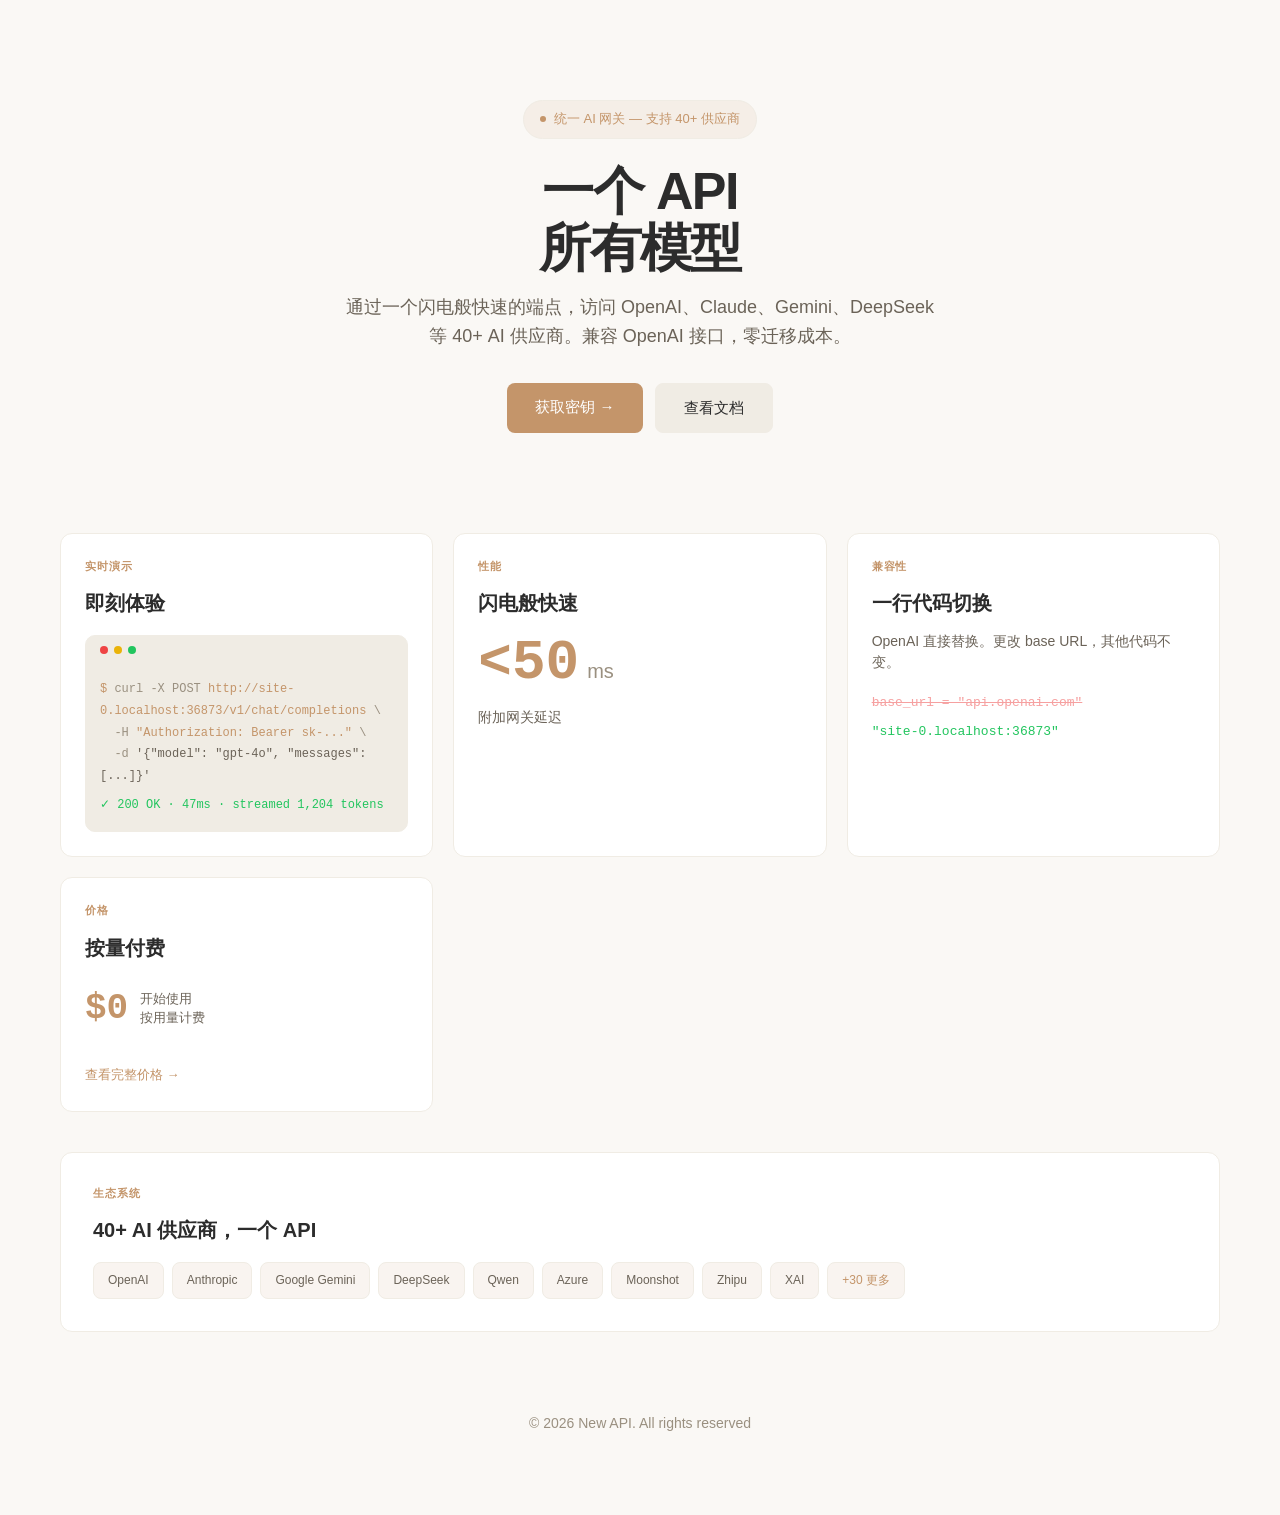
==== custom-homepage/index.html @ 5e979b97 "docs: add VPS deployment guide with nginx custom homepage setup Co-Authored-By: Claude Sonnet 4.6 (1" ====
<!DOCTYPE html>
<html lang="zh">
<head>
    <meta charset="UTF-8">
    <meta name="viewport" content="width=device-width, initial-scale=1.0">
    <title>New API - 统一的 AI 模型聚合与分发网关</title>
    <meta name="description" content="统一的 AI 模型聚合与分发网关，支持将各类大语言模型跨格式转换为 OpenAI、Claude、Gemini 兼容接口">
    <link rel="stylesheet" href="style.css">
</head>
<body>
    <div class="container">
        <!-- Hero Section -->
        <section class="hero">
            <div class="badge">
                <span class="badge-dot"></span>
                统一 AI 网关 — 支持 40+ 供应商
            </div>
            <h1 class="hero-title">
                一个 API<br>所有模型
            </h1>
            <p class="hero-subtitle">
                通过一个闪电般快速的端点，访问 OpenAI、Claude、Gemini、DeepSeek 等 40+ AI 供应商。兼容 OpenAI 接口，零迁移成本。
            </p>
            <div class="hero-buttons">
                <a href="/console" class="btn btn-primary">获取密钥 →</a>
                <a href="/docs" class="btn btn-secondary">查看文档</a>
            </div>
        </section>

        <!-- Features Grid -->
        <section class="features">
            <div class="feature-card">
                <div class="feature-label">实时演示</div>
                <h3 class="feature-title">即刻体验</h3>
                <div class="terminal">
                    <div class="terminal-header">
                        <span class="terminal-dot red"></span>
                        <span class="terminal-dot yellow"></span>
                        <span class="terminal-dot green"></span>
                    </div>
                    <div class="terminal-body">
                        <div><span class="prompt">$</span> <span class="cmd">curl -X POST</span> <span class="url"><script>document.write(window.location.origin)</script>/v1/chat/completions</span> \</div>
                        <div>&nbsp;&nbsp;<span class="cmd">-H</span> <span class="string">"Authorization: Bearer sk-..."</span> \</div>
                        <div>&nbsp;&nbsp;<span class="cmd">-d</span> <span class="json">'{"model": "gpt-4o", "messages": [...]}'</span></div>
                        <div class="success">✓ 200 OK · 47ms · streamed 1,204 tokens</div>
                    </div>
                </div>
            </div>

            <div class="feature-card">
                <div class="feature-label">性能</div>
                <h3 class="feature-title">闪电般快速</h3>
                <div class="metric">
                    <span class="metric-value">&lt;50</span>
                    <span class="metric-unit">ms</span>
                </div>
                <p class="feature-desc">附加网关延迟</p>
            </div>

            <div class="feature-card">
                <div class="feature-label">兼容性</div>
                <h3 class="feature-title">一行代码切换</h3>
                <p class="feature-desc">OpenAI 直接替换。更改 base URL，其他代码不变。</p>
                <div class="code-example">
                    <div class="code-line old">base_url = "api.openai.com"</div>
                    <div class="code-line new"><script>document.write('"' + window.location.host + '"')</script></div>
                </div>
            </div>

            <div class="feature-card">
                <div class="feature-label">价格</div>
                <h3 class="feature-title">按量付费</h3>
                <div class="price">
                    <span class="price-value">$0</span>
                    <span class="price-desc">开始使用<br>按用量计费</span>
                </div>
                <a href="/pricing" class="feature-link">查看完整价格 →</a>
            </div>
        </section>

        <!-- Providers -->
        <section class="providers">
            <div class="feature-label">生态系统</div>
            <h3 class="feature-title">40+ AI 供应商，一个 API</h3>
            <div class="provider-list">
                <span class="provider-tag">OpenAI</span>
                <span class="provider-tag">Anthropic</span>
                <span class="provider-tag">Google Gemini</span>
                <span class="provider-tag">DeepSeek</span>
                <span class="provider-tag">Qwen</span>
                <span class="provider-tag">Azure</span>
                <span class="provider-tag">Moonshot</span>
                <span class="provider-tag">Zhipu</span>
                <span class="provider-tag">XAI</span>
                <span class="provider-tag more">+30 更多</span>
            </div>
        </section>

        <!-- Footer -->
        <footer class="footer">
            <p>© 2026 New API. All rights reserved</p>
        </footer>
    </div>
</body>
</html>
---- custom-homepage/style.css ----
/* derouter.ai 风格配色 */
:root {
    --bg-primary: #faf8f5;
    --bg-card: #ffffff;
    --bg-code: #f0ece4;
    --accent: #c4956a;
    --accent-light: rgba(196, 149, 106, 0.1);
    --text-primary: #2c2c2c;
    --text-muted: #6b6358;
    --text-dim: #9a9080;
    --border: #f0ece4;
}

* {
    margin: 0;
    padding: 0;
    box-sizing: border-box;
}

body {
    font-family: -apple-system, BlinkMacSystemFont, 'Segoe UI', 'Helvetica Neue', Arial, sans-serif;
    background: var(--bg-primary);
    color: var(--text-primary);
    line-height: 1.6;
}

.container {
    max-width: 1200px;
    margin: 0 auto;
    padding: 40px 20px;
}

/* Hero Section */
.hero {
    text-align: center;
    padding: 60px 20px;
}

.badge {
    display: inline-flex;
    align-items: center;
    gap: 8px;
    padding: 8px 16px;
    border-radius: 100px;
    border: 1px solid var(--border);
    background: var(--accent-light);
    font-size: 13px;
    color: var(--accent);
    font-weight: 500;
    margin-bottom: 24px;
}

.badge-dot {
    width: 6px;
    height: 6px;
    border-radius: 50%;
    background: var(--accent);
}

.hero-title {
    font-size: 52px;
    font-weight: 800;
    line-height: 1.1;
    letter-spacing: -0.03em;
    margin-bottom: 16px;
    color: var(--text-primary);
}

.hero-subtitle {
    font-size: 18px;
    color: var(--text-muted);
    max-width: 600px;
    margin: 0 auto 32px;
    line-height: 1.6;
}

.hero-buttons {
    display: flex;
    gap: 12px;
    justify-content: center;
    flex-wrap: wrap;
}

.btn {
    display: inline-block;
    padding: 12px 28px;
    border-radius: 8px;
    font-size: 15px;
    font-weight: 500;
    text-decoration: none;
    transition: all 0.3s;
}

.btn-primary {
    background: var(--accent);
    color: #fff;
    border: none;
}

.btn-primary:hover {
    opacity: 0.9;
    transform: translateY(-1px);
}

.btn-secondary {
    background: var(--bg-code);
    color: var(--text-primary);
    border: 1px solid var(--border);
}

.btn-secondary:hover {
    background: var(--bg-card);
}

/* Features Grid */
.features {
    display: grid;
    grid-template-columns: repeat(auto-fit, minmax(280px, 1fr));
    gap: 20px;
    margin: 40px 0;
}

.feature-card {
    background: var(--bg-card);
    border: 1px solid var(--border);
    border-radius: 12px;
    padding: 24px;
    transition: all 0.3s;
}

.feature-card:hover {
    box-shadow: 0 4px 12px rgba(196, 149, 106, 0.1);
}

.feature-label {
    font-size: 11px;
    font-weight: 600;
    text-transform: uppercase;
    letter-spacing: 0.08em;
    color: var(--accent);
    margin-bottom: 12px;
}

.feature-title {
    font-size: 20px;
    font-weight: 700;
    color: var(--text-primary);
    margin-bottom: 12px;
}

.feature-desc {
    font-size: 14px;
    color: var(--text-muted);
    line-height: 1.5;
}

/* Terminal */
.terminal {
    background: var(--bg-code);
    border: 1px solid var(--border);
    border-radius: 10px;
    margin-top: 16px;
    overflow: hidden;
}

.terminal-header {
    display: flex;
    gap: 6px;
    padding: 10px 14px;
    border-bottom: 1px solid var(--border);
}

.terminal-dot {
    width: 8px;
    height: 8px;
    border-radius: 50%;
}

.terminal-dot.red { background: #ef4444; }
.terminal-dot.yellow { background: #eab308; }
.terminal-dot.green { background: #22c55e; }

.terminal-body {
    padding: 14px;
    font-family: 'Courier New', monospace;
    font-size: 12px;
    line-height: 1.8;
    color: var(--text-dim);
}

.prompt { color: var(--accent); }
.cmd { color: var(--text-dim); }
.url { color: var(--accent); }
.string { color: var(--accent); }
.json { color: var(--text-muted); }
.success { color: #22c55e; margin-top: 8px; }

/* Metric */
.metric {
    display: flex;
    align-items: baseline;
    gap: 8px;
    margin: 16px 0;
}

.metric-value {
    font-family: 'Courier New', monospace;
    font-size: 56px;
    font-weight: 800;
    color: var(--accent);
    line-height: 1;
}

.metric-unit {
    font-size: 20px;
    color: var(--text-dim);
    font-weight: 500;
}

/* Code Example */
.code-example {
    font-family: 'Courier New', monospace;
    font-size: 13px;
    margin-top: 16px;
}

.code-line {
    padding: 4px 0;
}

.code-line.old {
    color: #ef4444;
    text-decoration: line-through;
    opacity: 0.5;
}

.code-line.new {
    color: #22c55e;
}

/* Price */
.price {
    display: flex;
    align-items: center;
    gap: 12px;
    margin: 16px 0;
}

.price-value {
    font-family: 'Courier New', monospace;
    font-size: 36px;
    font-weight: 800;
    color: var(--accent);
}

.price-desc {
    font-size: 13px;
    color: var(--text-muted);
    line-height: 1.5;
}

.feature-link {
    display: inline-flex;
    align-items: center;
    gap: 4px;
    margin-top: 12px;
    color: var(--accent);
    font-size: 13px;
    font-weight: 500;
    text-decoration: none;
}

.feature-link:hover {
    opacity: 0.8;
}

/* Providers */
.providers {
    background: var(--bg-card);
    border: 1px solid var(--border);
    border-radius: 12px;
    padding: 32px;
    margin: 40px 0;
}

.provider-list {
    display: flex;
    flex-wrap: wrap;
    gap: 8px;
    margin-top: 16px;
}

.provider-tag {
    display: inline-flex;
    align-items: center;
    padding: 8px 14px;
    border-radius: 8px;
    background: var(--accent-light);
    border: 1px solid var(--border);
    font-size: 12px;
    color: var(--text-muted);
    font-weight: 500;
}

.provider-tag.more {
    color: var(--accent);
}

/* Footer */
.footer {
    text-align: center;
    padding: 40px 20px;
    color: var(--text-dim);
    font-size: 14px;
}

/* Responsive */
@media (max-width: 768px) {
    .hero-title {
        font-size: 36px;
    }

    .hero-subtitle {
        font-size: 15px;
    }

    .features {
        grid-template-columns: 1fr;
    }

    .metric-value {
        font-size: 42px;
    }
}
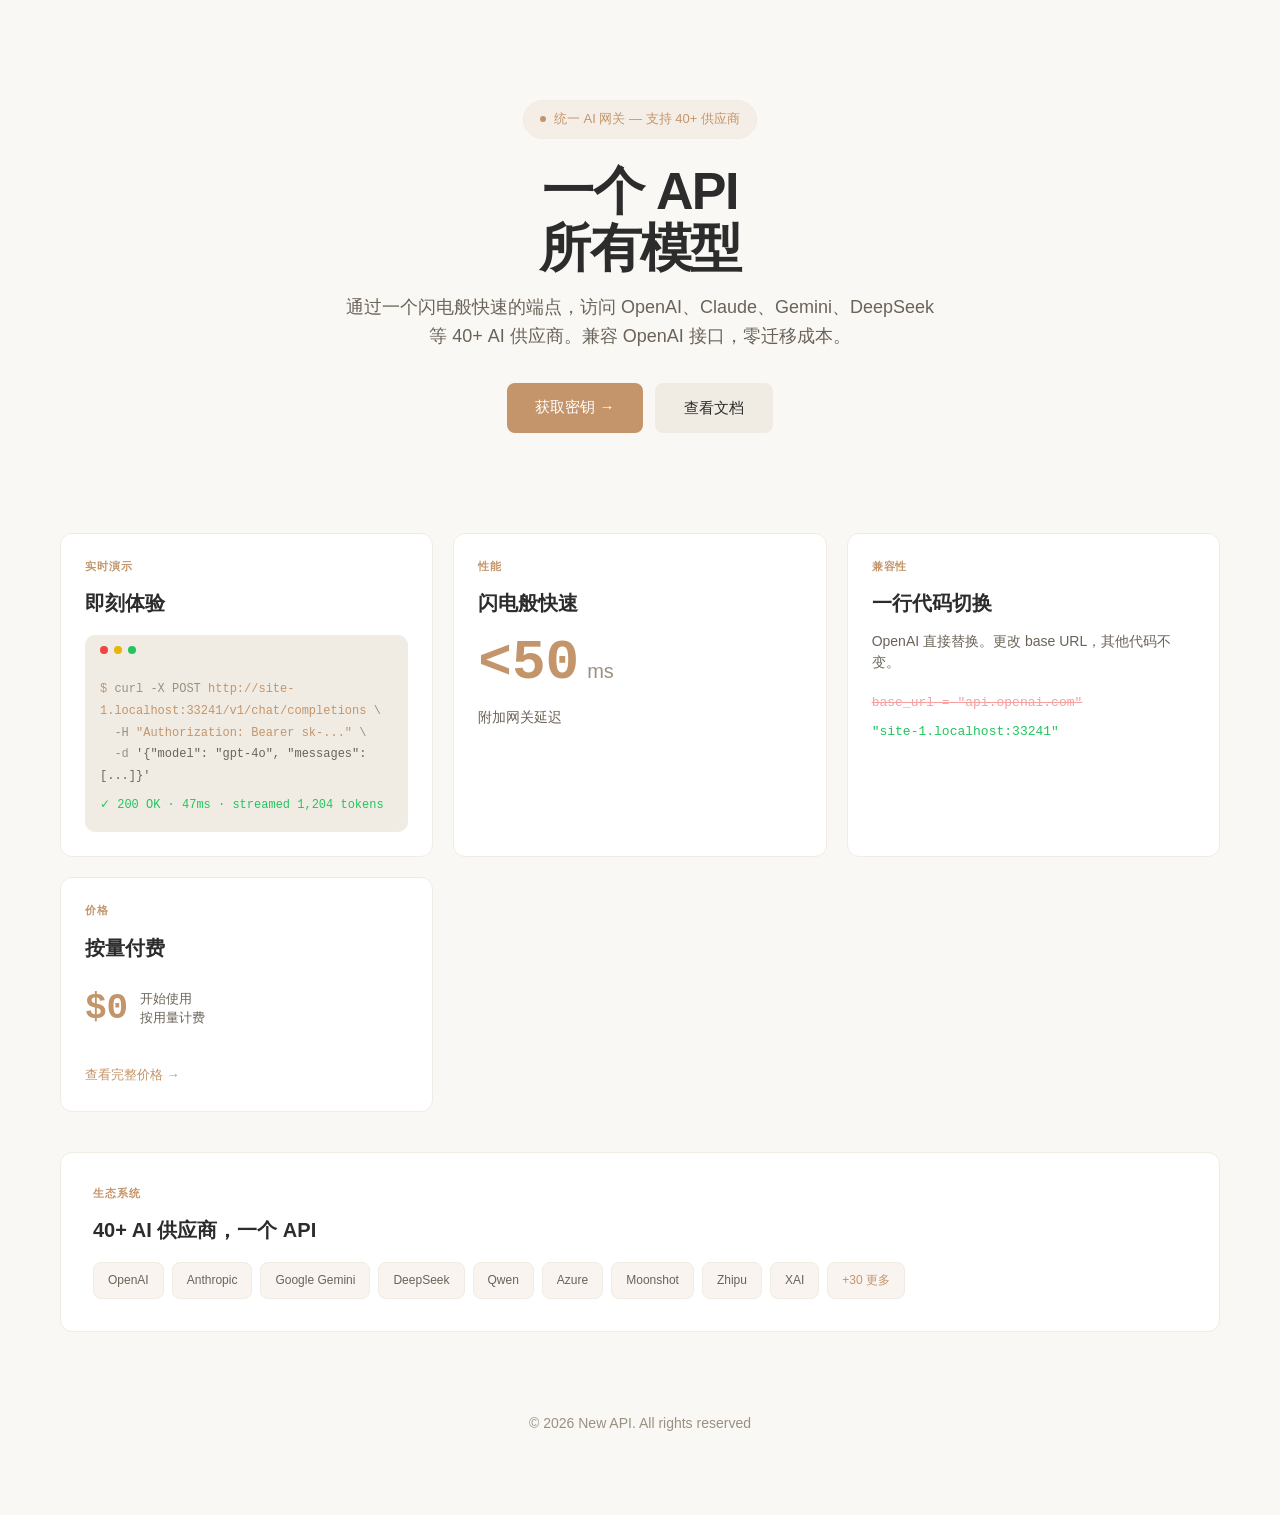
==== commit 7d75328e: "feat: upgrade nginx config for production deployment - Add HTTPS/SSL with Let's Encrypt certificates" ====
--- a/custom-homepage/index.html
+++ b/custom-homepage/index.html
@@ -101,5 +101,55 @@
             <p>© 2026 New API. All rights reserved</p>
         </footer>
     </div>
+    <!-- 公告弹窗 -->
+    <div id="notice-overlay" style="display:none;position:fixed;inset:0;z-index:9999;background:rgba(0,0,0,.45);backdrop-filter:blur(4px);justify-content:center;align-items:center;">
+        <div id="notice-box" style="background:#fff;border-radius:12px;max-width:560px;width:90%;max-height:80vh;box-shadow:0 20px 60px rgba(0,0,0,.2);overflow:hidden;animation:noticeIn .25s ease;">
+            <div style="display:flex;justify-content:space-between;align-items:center;padding:16px 24px;border-bottom:1px solid #f0f0f0;">
+                <span style="font-size:16px;font-weight:600;color:#1a1a1a;">📢 系统公告</span>
+                <button id="notice-close" style="background:none;border:none;font-size:20px;cursor:pointer;color:#999;padding:0 4px;line-height:1;">&times;</button>
+            </div>
+            <div id="notice-body" style="padding:20px 24px;overflow-y:auto;max-height:60vh;line-height:1.7;color:#333;font-size:14px;"></div>
+            <div style="padding:12px 24px;border-top:1px solid #f0f0f0;display:flex;justify-content:flex-end;gap:8px;">
+                <button id="notice-today" style="padding:6px 16px;border-radius:6px;border:1px solid #d9d9d9;background:#fff;cursor:pointer;font-size:13px;color:#666;">今日不再显示</button>
+                <button id="notice-ok" style="padding:6px 16px;border-radius:6px;border:none;background:#c4956a;color:#fff;cursor:pointer;font-size:13px;">我知道了</button>
+            </div>
+        </div>
+    </div>
+    <style>
+        @keyframes noticeIn{from{opacity:0;transform:scale(.95) translateY(10px)}to{opacity:1;transform:scale(1) translateY(0)}}
+        #notice-body img{max-width:100%}
+        #notice-body a{color:#c4956a;text-decoration:underline}
+        #notice-body p{margin:0 0 8px}
+        #notice-body ul,#notice-body ol{padding-left:20px;margin:0 0 8px}
+    </style>
+    <script>
+    (function(){
+        var KEY='notice_close_date',today=new Date().toDateString();
+        if(localStorage.getItem(KEY)===today)return;
+        fetch('/api/notice').then(function(r){return r.json()}).then(function(res){
+            if(!res.success||!res.data||!res.data.trim())return;
+            // 简易 markdown 转 HTML
+            var md=res.data;
+            md=md.replace(/&/g,'&amp;').replace(/</g,'&lt;').replace(/>/g,'&gt;');
+            md=md.replace(/^### (.+)$/gm,'<h3>$1</h3>');
+            md=md.replace(/^## (.+)$/gm,'<h2>$1</h2>');
+            md=md.replace(/^# (.+)$/gm,'<h1>$1</h1>');
+            md=md.replace(/\*\*(.+?)\*\*/g,'<strong>$1</strong>');
+            md=md.replace(/\*(.+?)\*/g,'<em>$1</em>');
+            md=md.replace(/\[([^\]]+)\]\(([^)]+)\)/g,'<a href="$2" target="_blank">$1</a>');
+            md=md.replace(/^[•·] (.+)$/gm,'<li>$1</li>');
+            md=md.replace(/(<li>.*<\/li>)/s,function(m){return '<ul>'+m+'</ul>'});
+            md=md.replace(/\n/g,'<br>');
+            document.getElementById('notice-body').innerHTML=md;
+            var overlay=document.getElementById('notice-overlay');
+            overlay.style.display='flex';
+            function close(){overlay.style.display='none';}
+            document.getElementById('notice-close').onclick=close;
+            document.getElementById('notice-ok').onclick=close;
+            document.getElementById('notice-today').onclick=function(){localStorage.setItem(KEY,today);close();};
+            overlay.addEventListener('click',function(e){if(e.target===overlay)close();});
+        }).catch(function(){});
+    })();
+    </script>
 </body>
 </html>
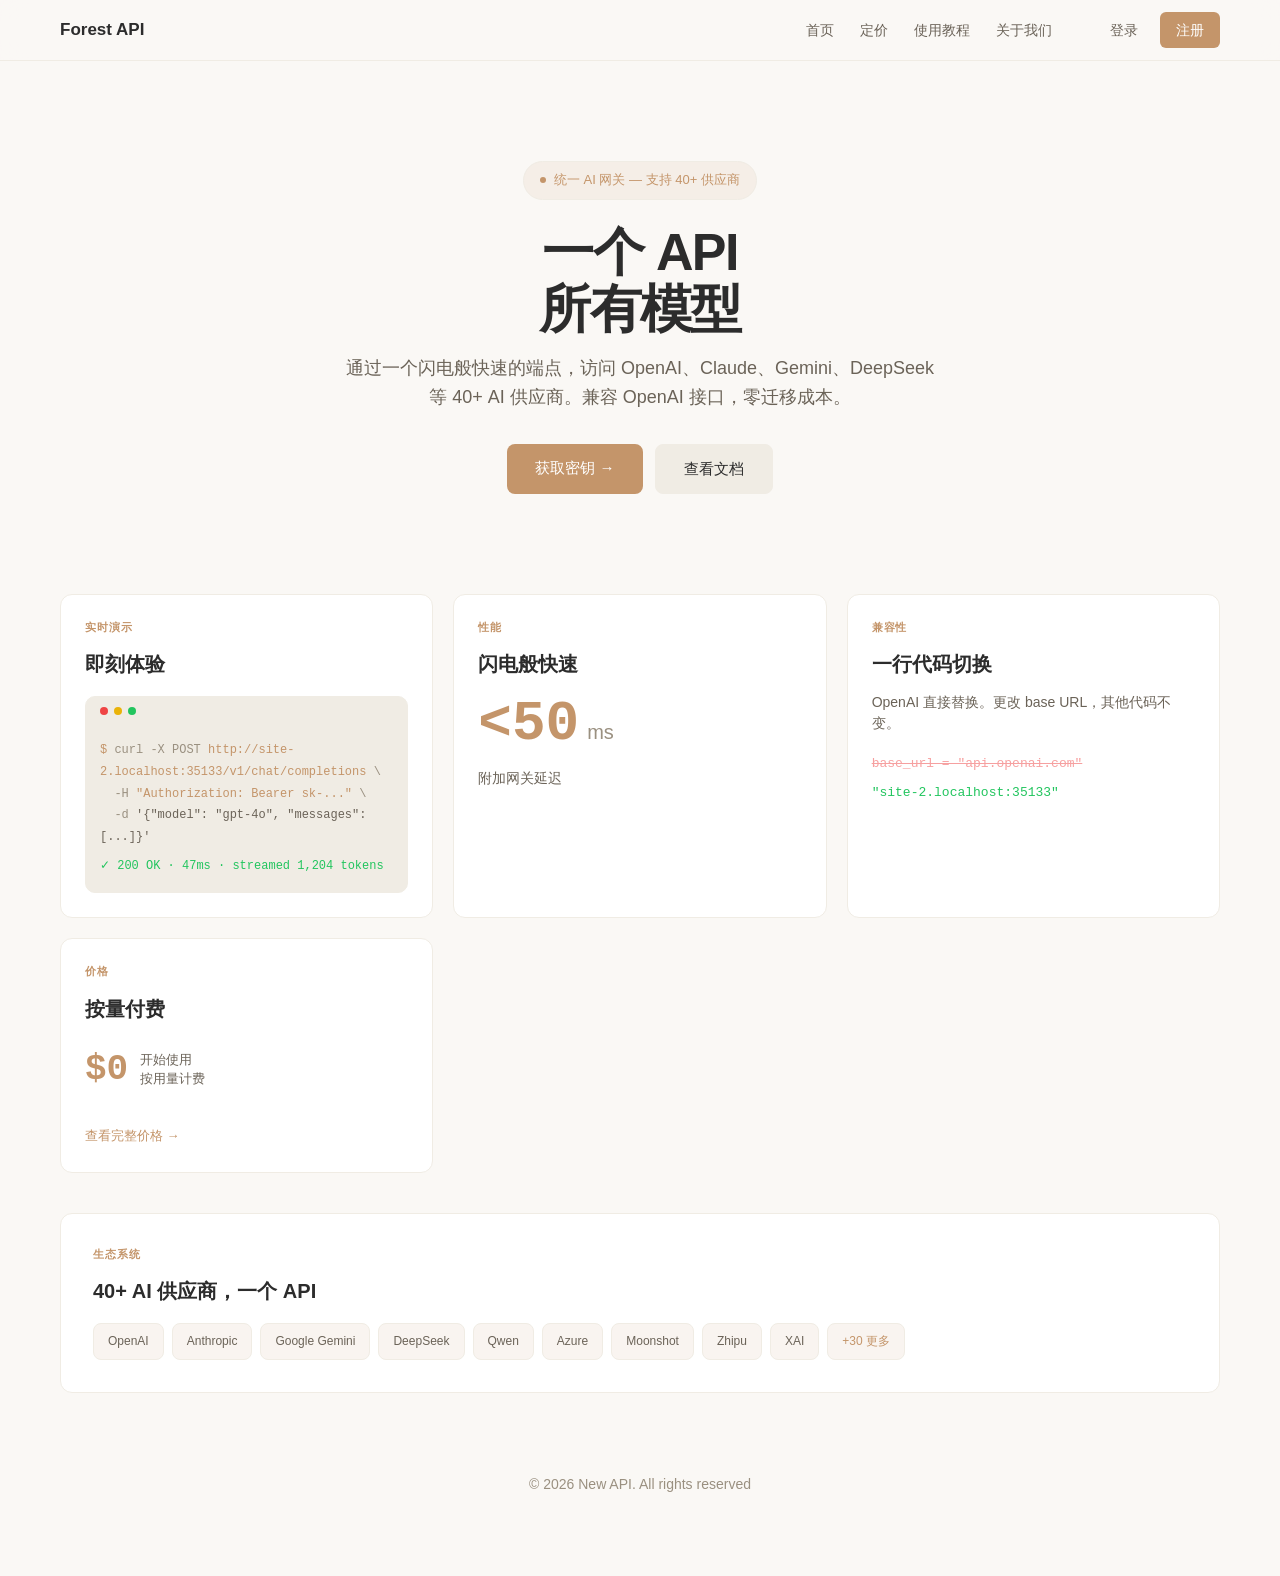
==== commit bb65faa3: "feat: add navbar to custom homepage Add sticky navbar with Forest API brand, nav links (首页/定价/使用教程/关" ====
--- a/custom-homepage/index.html
+++ b/custom-homepage/index.html
@@ -8,6 +8,21 @@
     <link rel="stylesheet" href="style.css">
 </head>
 <body>
+    <nav class="navbar">
+        <div class="navbar-inner">
+            <a href="/" class="navbar-brand">Forest API</a>
+            <div class="navbar-links">
+                <a href="/">首页</a>
+                <a href="/pricing">定价</a>
+                <a href="#">使用教程</a>
+                <a href="/about">关于我们</a>
+            </div>
+            <div class="navbar-actions">
+                <a href="/login" class="btn-nav-login">登录</a>
+                <a href="/register" class="btn-nav-register">注册</a>
+            </div>
+        </div>
+    </nav>
     <div class="container">
         <!-- Hero Section -->
         <section class="hero">
--- a/custom-homepage/style.css
+++ b/custom-homepage/style.css
@@ -30,6 +30,100 @@
     padding: 40px 20px;
 }
 
+/* Navbar */
+.navbar {
+    position: sticky;
+    top: 0;
+    z-index: 100;
+    background: rgba(250, 248, 245, 0.88);
+    backdrop-filter: blur(12px);
+    border-bottom: 1px solid var(--border);
+}
+
+.navbar-inner {
+    max-width: 1200px;
+    margin: 0 auto;
+    padding: 0 20px;
+    height: 60px;
+    display: flex;
+    align-items: center;
+    gap: 24px;
+}
+
+.navbar-brand {
+    font-size: 17px;
+    font-weight: 700;
+    color: var(--text-primary);
+    text-decoration: none;
+    flex-shrink: 0;
+}
+
+.navbar-links {
+    display: flex;
+    align-items: center;
+    gap: 2px;
+    flex: 1;
+    justify-content: flex-end;
+    margin-right: 8px;
+}
+
+.navbar-links a {
+    color: var(--text-muted);
+    text-decoration: none;
+    font-size: 14px;
+    font-weight: 500;
+    padding: 6px 12px;
+    border-radius: 6px;
+    transition: all 0.2s;
+}
+
+.navbar-links a:hover {
+    color: var(--text-primary);
+    background: var(--accent-light);
+}
+
+.navbar-actions {
+    display: flex;
+    align-items: center;
+    gap: 8px;
+    flex-shrink: 0;
+}
+
+.btn-nav-login {
+    padding: 7px 14px;
+    border-radius: 6px;
+    font-size: 14px;
+    font-weight: 500;
+    color: var(--text-muted);
+    text-decoration: none;
+    transition: color 0.2s;
+}
+
+.btn-nav-login:hover {
+    color: var(--text-primary);
+}
+
+.btn-nav-register {
+    padding: 7px 16px;
+    border-radius: 6px;
+    font-size: 14px;
+    font-weight: 500;
+    background: var(--accent);
+    color: #fff;
+    text-decoration: none;
+    transition: opacity 0.2s;
+}
+
+.btn-nav-register:hover {
+    opacity: 0.88;
+}
+
+@media (max-width: 640px) {
+    .navbar-links {
+        display: none;
+    }
+}
+
 /* Hero Section */
 .hero {
     text-align: center;
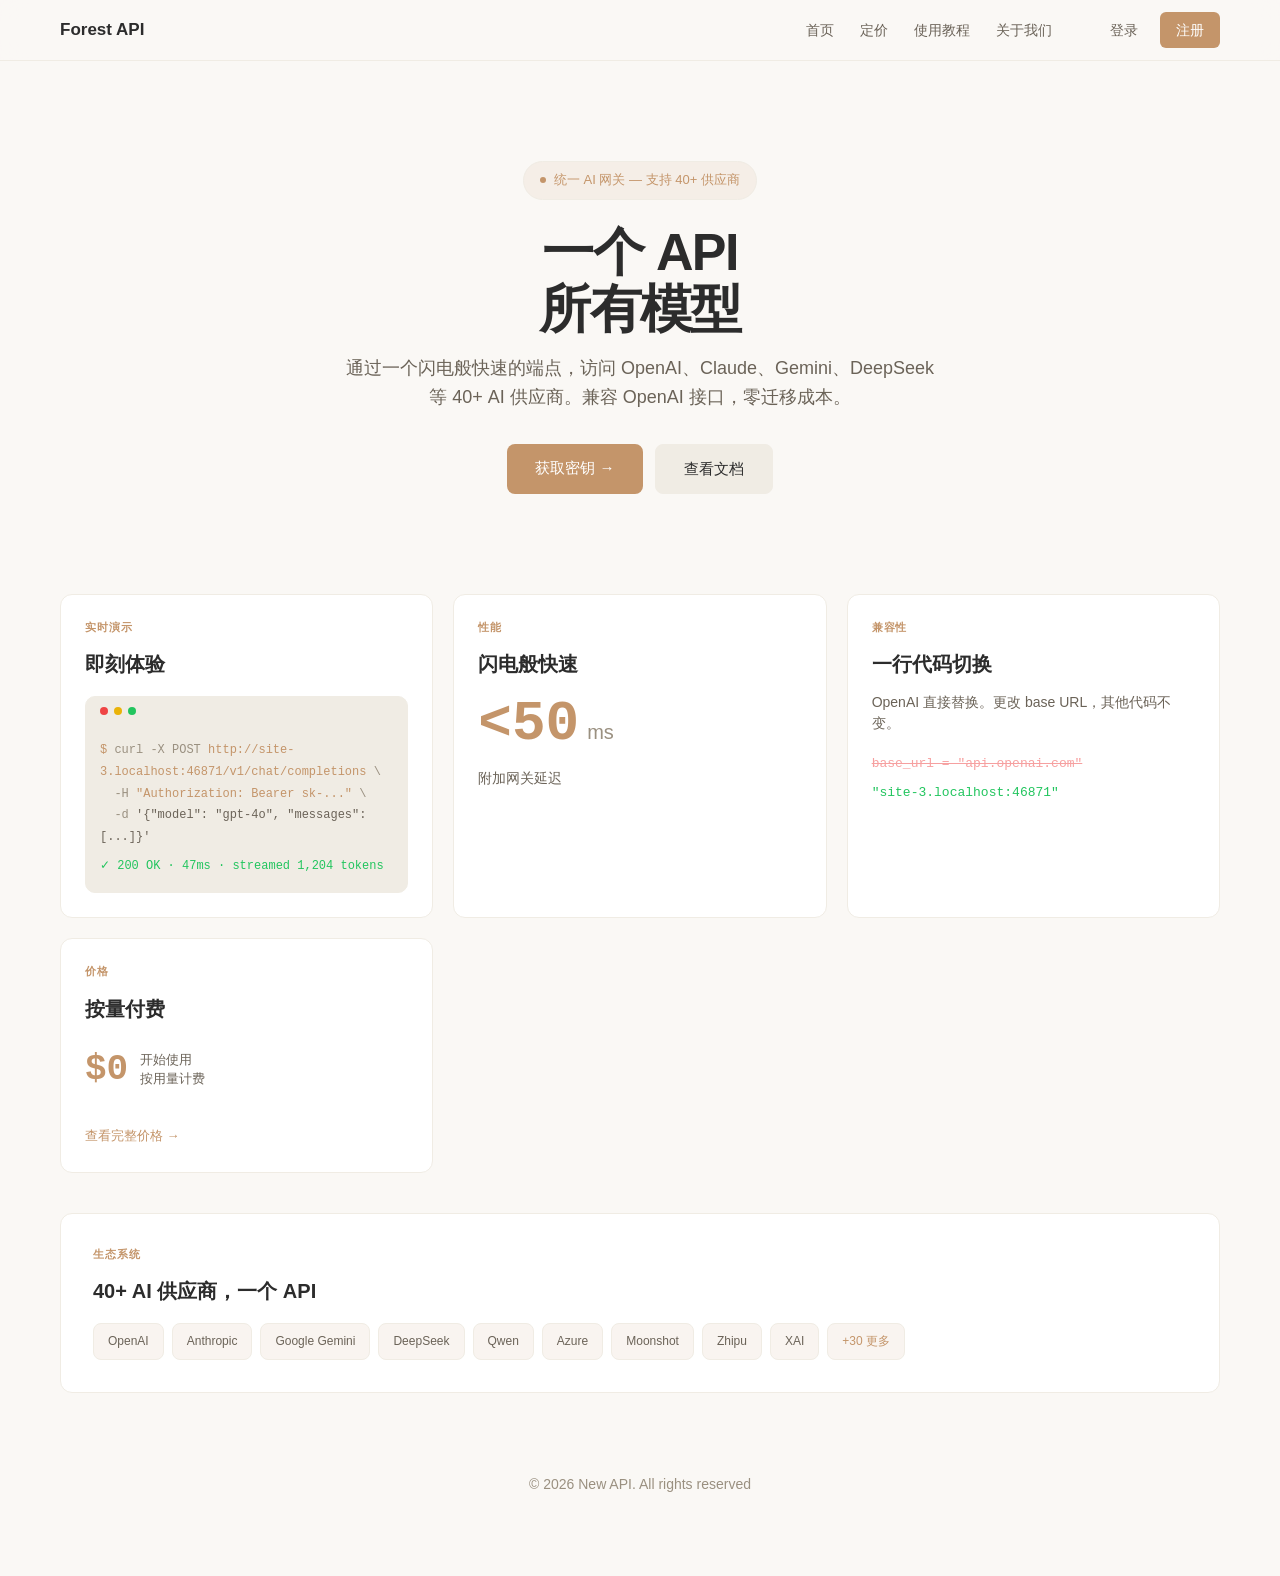
==== commit 86f59b29: "feat: add pricing nginx route, cache-bust CSS, and deploy guide - Add nginx location for /pricing to" ====
--- a/custom-homepage/index.html
+++ b/custom-homepage/index.html
@@ -5,7 +5,7 @@
     <meta name="viewport" content="width=device-width, initial-scale=1.0">
     <title>New API - 统一的 AI 模型聚合与分发网关</title>
     <meta name="description" content="统一的 AI 模型聚合与分发网关，支持将各类大语言模型跨格式转换为 OpenAI、Claude、Gemini 兼容接口">
-    <link rel="stylesheet" href="style.css">
+    <link rel="stylesheet" href="style.css?v=2">
 </head>
 <body>
     <nav class="navbar">
--- a/custom-homepage/style.css
+++ b/custom-homepage/style.css
@@ -400,6 +400,316 @@
     color: var(--accent);
 }
 
+/* Active nav link */
+.navbar-links a.active {
+    color: var(--accent);
+}
+
+/* Pricing nav buttons */
+.pricing-nav {
+    display: flex;
+    gap: 12px;
+    justify-content: center;
+    margin-top: 24px;
+}
+
+.pricing-nav-btn {
+    padding: 10px 28px;
+    border-radius: 8px;
+    font-size: 15px;
+    font-weight: 600;
+    text-decoration: none;
+    border: 1px solid var(--border);
+    color: var(--text-muted);
+    background: var(--bg-card);
+    transition: all 0.2s;
+}
+
+.pricing-nav-btn:hover,
+.pricing-nav-btn.active {
+    background: var(--accent);
+    color: #fff;
+    border-color: var(--accent);
+}
+
+/* ===== Pricing Page ===== */
+.pricing-header {
+    text-align: center;
+    padding: 50px 20px 30px;
+}
+
+.pricing-title {
+    font-size: 40px;
+    font-weight: 800;
+    color: var(--text-primary);
+    margin-bottom: 12px;
+}
+
+.pricing-subtitle {
+    font-size: 16px;
+    color: var(--text-muted);
+}
+
+/* Pricing grid */
+.pricing-grid {
+    display: grid;
+    grid-template-columns: repeat(3, 1fr);
+    gap: 20px;
+    margin: 20px 0;
+}
+
+.pricing-grid-2 {
+    grid-template-columns: repeat(2, 1fr);
+}
+
+.pricing-card {
+    background: var(--bg-card);
+    border: 1px solid var(--border);
+    border-radius: 14px;
+    padding: 28px;
+    position: relative;
+    transition: box-shadow 0.3s;
+}
+
+.pricing-card:hover {
+    box-shadow: 0 6px 20px rgba(196, 149, 106, 0.1);
+}
+
+.pricing-card.recommended {
+    border: 2px solid var(--accent);
+}
+
+.pricing-card.featured {
+    border: 2px solid #e07a3a;
+}
+
+.pricing-card.enterprise {
+    border: 1px solid var(--accent);
+    background: var(--accent-light);
+}
+
+/* Badge */
+.plan-badge {
+    position: absolute;
+    top: -1px;
+    right: 20px;
+    background: var(--accent);
+    color: #fff;
+    font-size: 11px;
+    font-weight: 600;
+    padding: 4px 12px;
+    border-radius: 0 0 6px 6px;
+}
+
+.plan-badge-dark {
+    background: #e07a3a;
+}
+
+/* Plan name & price */
+.plan-name {
+    font-size: 14px;
+    font-weight: 700;
+    color: var(--text-primary);
+    letter-spacing: 0.05em;
+    margin-bottom: 4px;
+}
+
+.plan-name.accent {
+    color: var(--accent);
+}
+
+.plan-name.accent-dark {
+    color: #e07a3a;
+}
+
+.plan-name-lg {
+    font-size: 26px;
+    font-weight: 800;
+    color: var(--text-primary);
+    margin-bottom: 16px;
+}
+
+.plan-label {
+    font-size: 12px;
+    font-weight: 600;
+    text-transform: uppercase;
+    letter-spacing: 0.08em;
+    color: var(--text-dim);
+    margin-bottom: 4px;
+}
+
+.plan-price {
+    font-size: 42px;
+    font-weight: 800;
+    color: var(--text-primary);
+    margin-bottom: 20px;
+    line-height: 1.1;
+}
+
+.plan-period {
+    font-size: 16px;
+    font-weight: 500;
+    color: var(--text-muted);
+}
+
+/* Features list */
+.plan-features {
+    list-style: none;
+    padding: 0;
+    margin: 0 0 24px;
+}
+
+.plan-features li {
+    font-size: 14px;
+    color: var(--text-muted);
+    padding: 6px 0;
+    padding-left: 24px;
+    position: relative;
+    line-height: 1.5;
+}
+
+.plan-features li::before {
+    content: "✓";
+    position: absolute;
+    left: 0;
+    color: var(--accent);
+    font-weight: 700;
+}
+
+.plan-features li strong {
+    color: var(--text-primary);
+}
+
+.plan-features li.highlight {
+    color: #e07a3a;
+    font-weight: 600;
+}
+
+/* Buttons */
+.plan-btn {
+    display: block;
+    width: 100%;
+    text-align: center;
+    padding: 12px 0;
+    border-radius: 8px;
+    font-size: 15px;
+    font-weight: 600;
+    text-decoration: none;
+    transition: all 0.2s;
+    cursor: pointer;
+}
+
+.plan-btn-outline {
+    border: 1px solid var(--border);
+    color: var(--text-primary);
+    background: var(--bg-card);
+}
+
+.plan-btn-outline:hover {
+    border-color: var(--accent);
+    color: var(--accent);
+}
+
+.plan-btn-filled {
+    background: var(--accent);
+    color: #fff;
+    border: none;
+}
+
+.plan-btn-filled:hover {
+    opacity: 0.9;
+    transform: translateY(-1px);
+}
+
+.plan-btn-gradient {
+    background: linear-gradient(135deg, var(--accent), #e07a3a);
+    color: #fff;
+    border: none;
+}
+
+.plan-btn-gradient:hover {
+    opacity: 0.9;
+    transform: translateY(-1px);
+}
+
+.plan-btn-dark {
+    background: var(--text-primary);
+    color: #fff;
+    border: none;
+}
+
+.plan-btn-dark:hover {
+    opacity: 0.85;
+}
+
+/* Pricing note */
+.pricing-note {
+    text-align: center;
+    padding: 30px 0;
+    color: var(--text-dim);
+    font-size: 14px;
+}
+
+.pricing-note p {
+    margin: 4px 0;
+}
+
+.pricing-note a {
+    color: var(--accent);
+    text-decoration: none;
+}
+
+.pricing-note a:hover {
+    text-decoration: underline;
+}
+
+/* FAQ */
+.faq-grid {
+    display: grid;
+    grid-template-columns: repeat(2, 1fr);
+    gap: 16px;
+    margin: 20px 0 40px;
+}
+
+.faq-card {
+    background: var(--bg-card);
+    border: 1px solid var(--border);
+    border-radius: 12px;
+    padding: 24px;
+}
+
+.faq-question {
+    font-size: 16px;
+    font-weight: 700;
+    color: var(--text-primary);
+    margin-bottom: 12px;
+}
+
+.faq-answer {
+    font-size: 14px;
+    color: var(--text-muted);
+    line-height: 1.7;
+}
+
+/* Pricing responsive */
+@media (max-width: 768px) {
+    .pricing-title {
+        font-size: 28px;
+    }
+
+    .pricing-grid {
+        grid-template-columns: 1fr;
+    }
+
+    .pricing-grid-2 {
+        grid-template-columns: 1fr;
+    }
+
+    .faq-grid {
+        grid-template-columns: 1fr;
+    }
+}
+
 /* Footer */
 .footer {
     text-align: center;
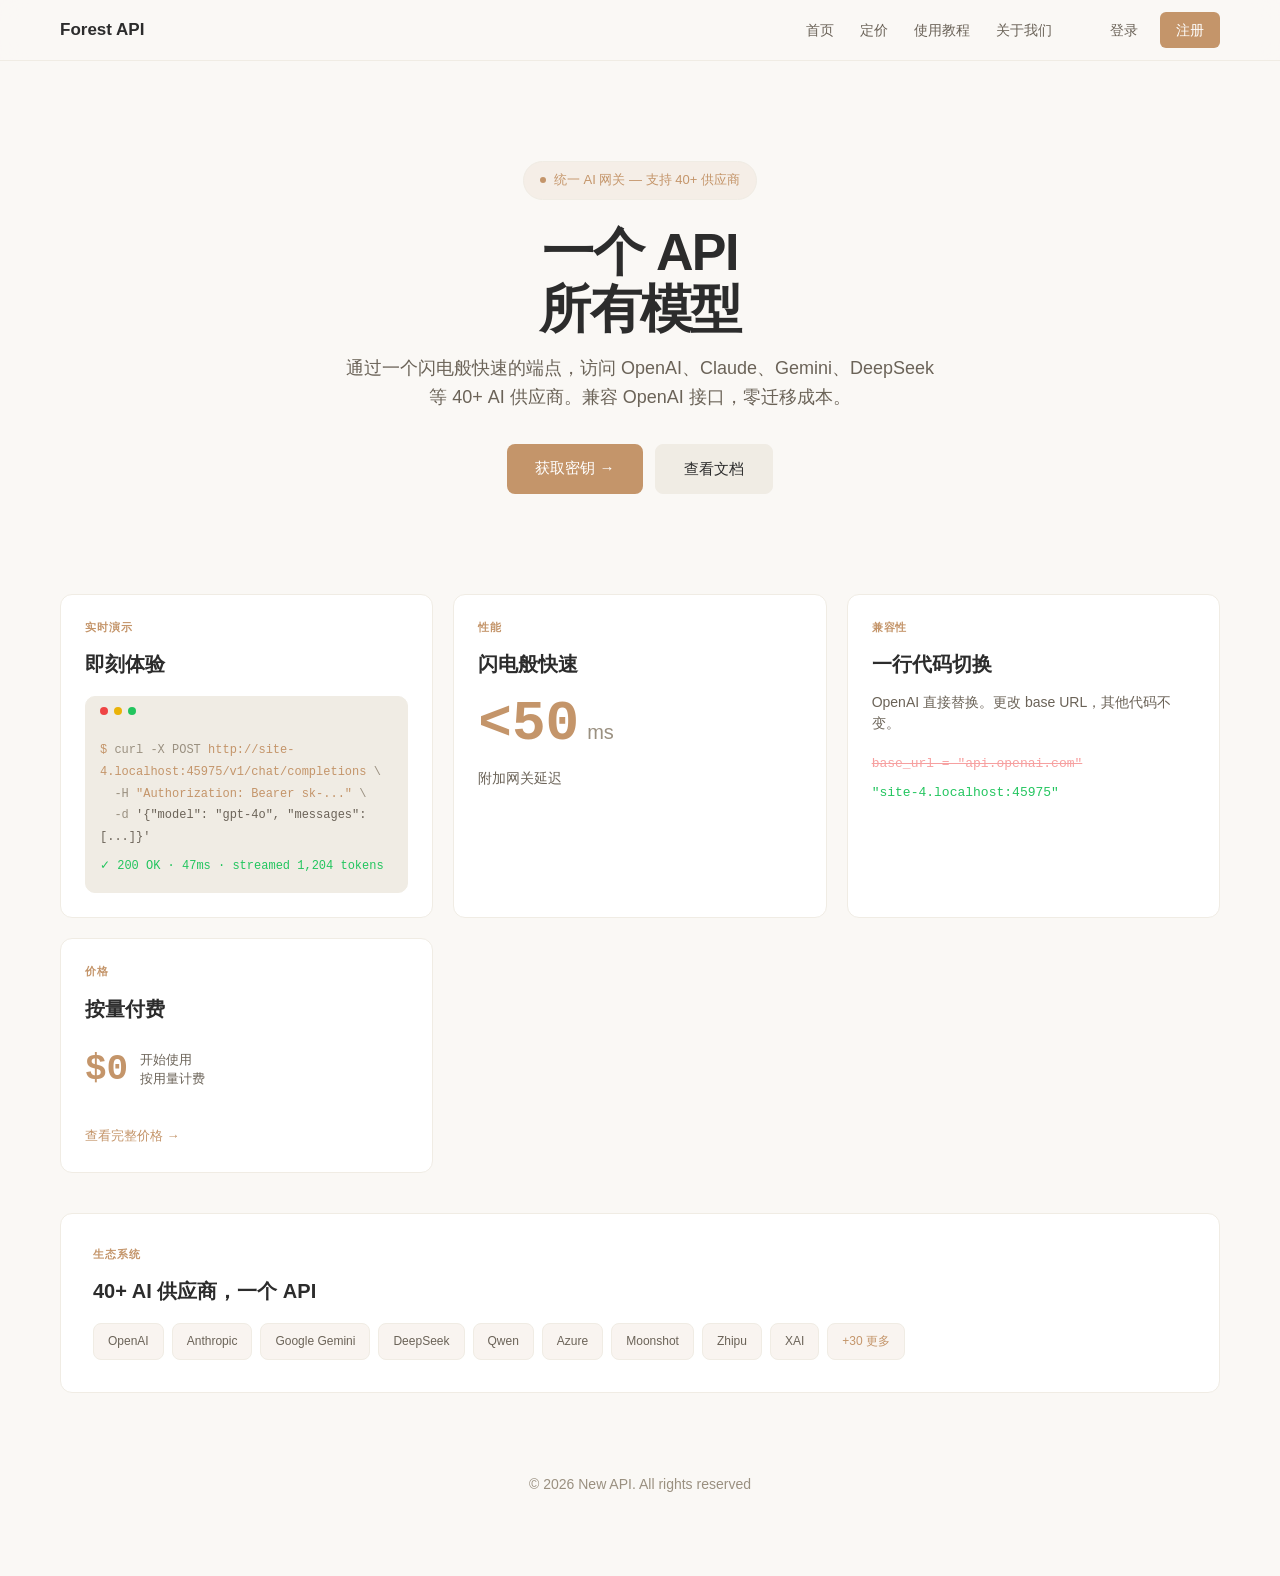
==== commit add14248: "fix: fix 使用教程 nav link href from # to /docs Co-Authored-By: Claude Sonnet 4.6 <noreply@anthropic.com" ====
--- a/custom-homepage/index.html
+++ b/custom-homepage/index.html
@@ -14,7 +14,7 @@
             <div class="navbar-links">
                 <a href="/">首页</a>
                 <a href="/pricing">定价</a>
-                <a href="#">使用教程</a>
+                <a href="/docs">使用教程</a>
                 <a href="/about">关于我们</a>
             </div>
             <div class="navbar-actions">
--- a/custom-homepage/style.css
+++ b/custom-homepage/style.css
@@ -710,6 +710,415 @@
     }
 }
 
+/* Doc Article Page */
+.doc-layout {
+    display: flex;
+    max-width: 1200px;
+    margin: 0 auto;
+    padding: 0 20px;
+    min-height: calc(100vh - 60px);
+}
+
+.doc-main {
+    flex: 1;
+    padding: 32px 48px 80px;
+    min-width: 0;
+    max-width: 760px;
+}
+
+.doc-toc {
+    width: 200px;
+    flex-shrink: 0;
+    padding: 32px 0 32px 24px;
+    position: sticky;
+    top: 80px;
+    align-self: flex-start;
+}
+
+.doc-toc-title {
+    font-size: 11px;
+    font-weight: 700;
+    text-transform: uppercase;
+    letter-spacing: 0.08em;
+    color: var(--text-dim);
+    margin-bottom: 10px;
+}
+
+.doc-toc-link {
+    display: block;
+    font-size: 13px;
+    color: var(--text-muted);
+    text-decoration: none;
+    padding: 4px 0;
+    border-left: 2px solid transparent;
+    padding-left: 10px;
+    transition: all 0.15s;
+    line-height: 1.4;
+}
+
+.doc-toc-link:hover {
+    color: var(--accent);
+    border-left-color: var(--accent);
+}
+
+.doc-breadcrumb {
+    font-size: 13px;
+    color: var(--text-dim);
+    margin-bottom: 24px;
+    display: flex;
+    align-items: center;
+    gap: 6px;
+}
+
+.doc-breadcrumb a {
+    color: var(--text-dim);
+    text-decoration: none;
+}
+
+.doc-breadcrumb a:hover { color: var(--accent); }
+
+.doc-title {
+    font-size: 32px;
+    font-weight: 800;
+    color: var(--text-primary);
+    margin-bottom: 12px;
+    line-height: 1.2;
+}
+
+.doc-lead {
+    font-size: 16px;
+    color: var(--text-muted);
+    line-height: 1.7;
+    margin-bottom: 8px;
+}
+
+.doc-note {
+    font-size: 14px;
+    color: var(--text-muted);
+    background: var(--accent-light);
+    border-left: 3px solid var(--accent);
+    border-radius: 0 6px 6px 0;
+    padding: 12px 16px;
+    margin: 16px 0 32px;
+    line-height: 1.6;
+}
+
+.doc-h2 {
+    font-size: 22px;
+    font-weight: 700;
+    color: var(--text-primary);
+    margin: 40px 0 16px;
+    padding-top: 8px;
+    border-top: 1px solid var(--border);
+}
+
+.doc-h3 {
+    font-size: 16px;
+    font-weight: 700;
+    color: var(--text-primary);
+    margin: 24px 0 10px;
+}
+
+.doc-p {
+    font-size: 14px;
+    color: var(--text-muted);
+    line-height: 1.8;
+    margin-bottom: 12px;
+}
+
+.doc-p a {
+    color: var(--accent);
+    text-decoration: none;
+}
+
+.doc-p a:hover { text-decoration: underline; }
+
+.doc-code {
+    background: var(--bg-code);
+    border: 1px solid var(--border);
+    border-radius: 8px;
+    padding: 16px;
+    margin: 12px 0 20px;
+    font-family: 'Courier New', monospace;
+    font-size: 13px;
+    color: var(--text-primary);
+    line-height: 1.7;
+    overflow-x: auto;
+    white-space: pre;
+}
+
+.doc-next {
+    margin-top: 48px;
+    padding-top: 24px;
+    border-top: 1px solid var(--border);
+}
+
+.doc-next-title {
+    font-size: 13px;
+    font-weight: 600;
+    text-transform: uppercase;
+    letter-spacing: 0.06em;
+    color: var(--text-dim);
+    margin-bottom: 12px;
+}
+
+.doc-next-links {
+    display: flex;
+    flex-direction: column;
+    gap: 8px;
+}
+
+.doc-next-link {
+    display: inline-flex;
+    align-items: center;
+    gap: 6px;
+    font-size: 14px;
+    color: var(--accent);
+    text-decoration: none;
+    font-weight: 500;
+}
+
+.doc-next-link:hover { text-decoration: underline; }
+
+@media (max-width: 900px) {
+    .doc-toc { display: none; }
+    .doc-main { padding: 24px 0 60px; }
+}
+
+/* Docs Page */
+.docs-layout {
+    display: flex;
+    min-height: calc(100vh - 60px);
+    max-width: 1200px;
+    margin: 0 auto;
+    padding: 0 20px;
+}
+
+.docs-sidebar {
+    width: 240px;
+    flex-shrink: 0;
+    padding: 32px 0;
+    border-right: 1px solid var(--border);
+}
+
+.docs-nav-home {
+    display: block;
+    font-size: 14px;
+    font-weight: 600;
+    color: var(--text-primary);
+    text-decoration: none;
+    padding: 6px 0;
+    margin-bottom: 16px;
+}
+
+.docs-nav-group {
+    margin-bottom: 20px;
+}
+
+.docs-nav-group-title {
+    font-size: 11px;
+    font-weight: 700;
+    text-transform: uppercase;
+    letter-spacing: 0.08em;
+    color: var(--text-dim);
+    margin-bottom: 6px;
+}
+
+.docs-nav-link {
+    display: block;
+    font-size: 13px;
+    color: var(--text-muted);
+    text-decoration: none;
+    padding: 5px 0 5px 12px;
+    border-left: 2px solid transparent;
+    transition: all 0.15s;
+    line-height: 1.4;
+}
+
+.docs-nav-link:hover {
+    color: var(--accent);
+    border-left-color: var(--accent);
+}
+
+.docs-main {
+    flex: 1;
+    padding: 32px 0 60px 48px;
+    min-width: 0;
+}
+
+.docs-hero {
+    margin-bottom: 40px;
+}
+
+.docs-hero-title {
+    font-size: 32px;
+    font-weight: 800;
+    color: var(--text-primary);
+    margin-bottom: 10px;
+}
+
+.docs-hero-sub {
+    font-size: 15px;
+    color: var(--text-muted);
+    line-height: 1.7;
+}
+
+.docs-section {
+    margin-bottom: 48px;
+}
+
+.docs-section-title {
+    font-size: 20px;
+    font-weight: 700;
+    color: var(--text-primary);
+    margin-bottom: 16px;
+    padding-bottom: 8px;
+    border-bottom: 1px solid var(--border);
+}
+
+.docs-grid {
+    display: grid;
+    grid-template-columns: repeat(2, 1fr);
+    gap: 14px;
+}
+
+.docs-grid-1 {
+    grid-template-columns: 1fr;
+}
+
+.docs-card {
+    display: block;
+    background: var(--bg-card);
+    border: 1px solid var(--border);
+    border-radius: 10px;
+    padding: 20px;
+    text-decoration: none;
+    transition: all 0.2s;
+}
+
+.docs-card:hover {
+    border-color: var(--accent);
+    box-shadow: 0 2px 8px rgba(196, 149, 106, 0.1);
+}
+
+.docs-card-title {
+    font-size: 14px;
+    font-weight: 700;
+    color: var(--text-primary);
+    margin-bottom: 8px;
+    line-height: 1.4;
+}
+
+.docs-card-desc {
+    font-size: 13px;
+    color: var(--text-muted);
+    line-height: 1.6;
+    margin-bottom: 12px;
+}
+
+.docs-card-link {
+    font-size: 13px;
+    color: var(--accent);
+    font-weight: 500;
+}
+
+@media (max-width: 768px) {
+    .docs-sidebar { display: none; }
+    .docs-main { padding-left: 0; }
+    .docs-grid { grid-template-columns: 1fr; }
+}
+
+/* About Page */
+.about-hero {
+    text-align: center;
+    padding: 60px 20px 40px;
+}
+
+.about-hero-title {
+    font-size: 42px;
+    font-weight: 800;
+    line-height: 1.2;
+    letter-spacing: -0.02em;
+    color: var(--text-primary);
+    margin-bottom: 16px;
+}
+
+.about-hero-sub {
+    font-size: 16px;
+    color: var(--text-muted);
+    line-height: 1.7;
+    margin-bottom: 28px;
+}
+
+.about-hero-btns {
+    display: flex;
+    gap: 12px;
+    justify-content: center;
+}
+
+.about-who,
+.about-promise {
+    margin: 48px 0;
+}
+
+.about-section-title {
+    font-size: 26px;
+    font-weight: 800;
+    color: var(--text-primary);
+    margin-bottom: 16px;
+}
+
+.about-text {
+    font-size: 15px;
+    color: var(--text-muted);
+    line-height: 1.8;
+    margin-bottom: 12px;
+    max-width: 800px;
+}
+
+.about-grid {
+    display: grid;
+    grid-template-columns: repeat(2, 1fr);
+    gap: 16px;
+    margin-top: 24px;
+}
+
+.about-card {
+    background: var(--bg-card);
+    border: 1px solid var(--border);
+    border-radius: 12px;
+    padding: 24px;
+    transition: box-shadow 0.3s;
+}
+
+.about-card:hover {
+    box-shadow: 0 4px 12px rgba(196, 149, 106, 0.1);
+}
+
+.about-card-icon {
+    font-size: 18px;
+    color: var(--accent);
+    margin-bottom: 10px;
+}
+
+.about-card-title {
+    font-size: 16px;
+    font-weight: 700;
+    color: var(--text-primary);
+    margin-bottom: 10px;
+}
+
+.about-card-text {
+    font-size: 14px;
+    color: var(--text-muted);
+    line-height: 1.7;
+}
+
+@media (max-width: 640px) {
+    .about-hero-title { font-size: 28px; }
+    .about-grid { grid-template-columns: 1fr; }
+}
+
 /* Footer */
 .footer {
     text-align: center;
